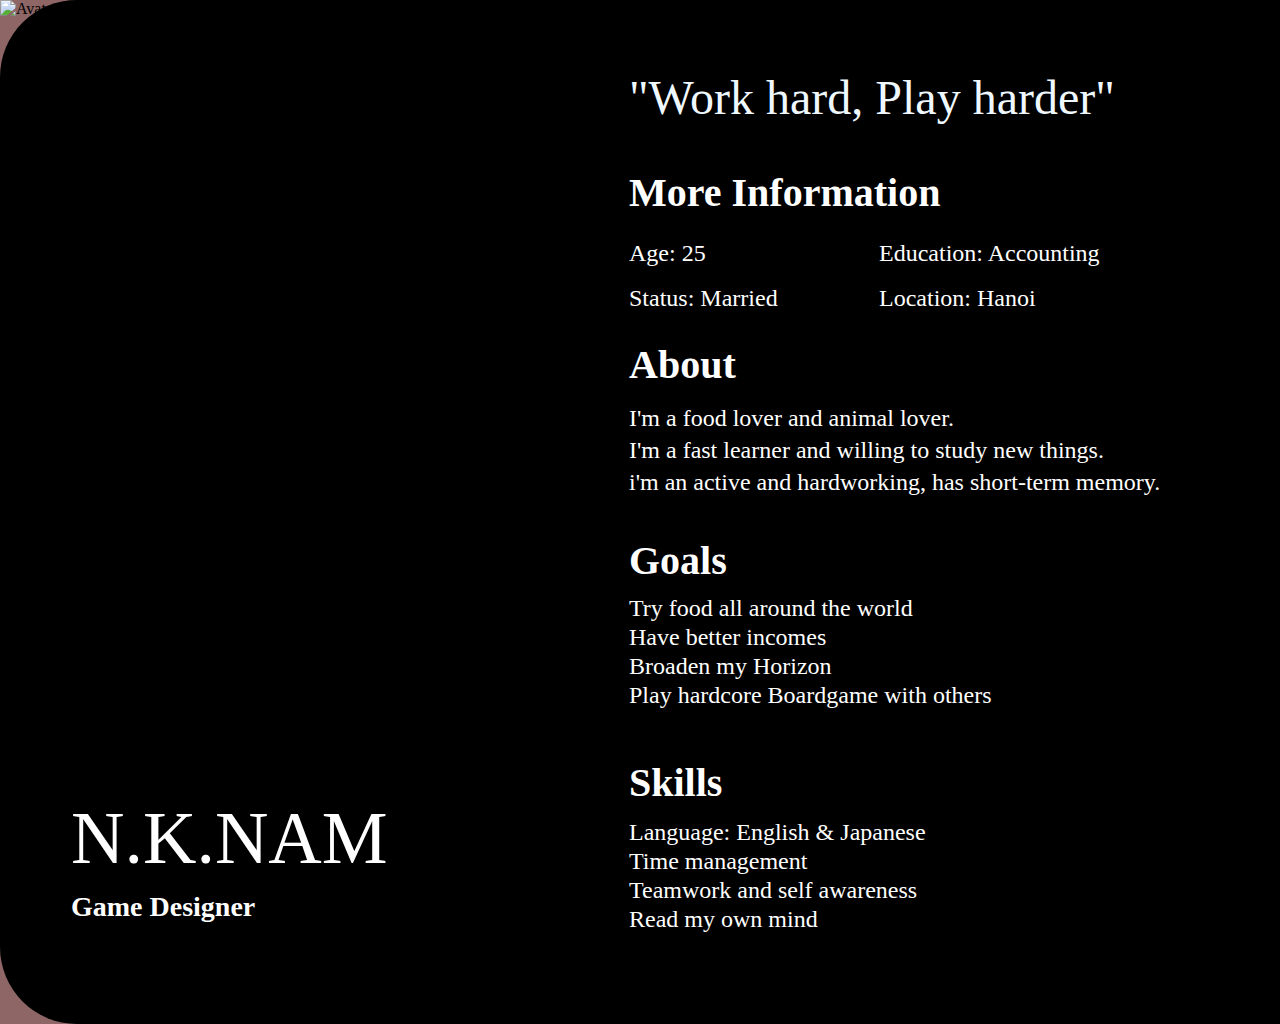
==== Homework/Lesson 3/index.html @ 8f0c6a72 "commit" ====
<!DOCTYPE html>
<html lang="en">
<head>
    <meta charset="UTF-8">
    <meta http-equiv="X-UA-Compatible" content="IE=edge">
    <meta name="viewport" content="width=device-width, initial-scale=1.0">
    <title>Homework</title>
    <link rel="stylesheet" href="./css/style.css" />
</head>
<body style="background-color: #8F6666;">
    <div class="container">
        <p class="container__slogan" style="color: aliceblue;">"Work hard, Play harder"</p>    
        <img class="container__avatar" src="/MindX/Lesson3/IMG/avatar.jpg" alt="Avatar">
        <p class="container__name">N.K.NAM</p>
        <p class="container__job">Game Designer</p>
        <strong class="container__information">More Information</strong>
            <p class="container__information__age">Age:  25</p>
            <p class="container__information__education">Education:  Accounting</p>
            <p class="container__information__status">Status:  Married</p>
            <p class="container__information__location">Location:  Hanoi</p>
        <strong class="container__about">About</strong>
            <p class="container__about__detail">
                I'm a food lover and animal lover.<br>
                I'm a fast learner and willing to study new things.<br>
                i'm an active and hardworking, has short-term memory.
            </p>
        <strong class="container__goal">Goals</strong>
            <ul class="container__goal__detail">
                <li>Try food all around the world</li>
                <li>Have better incomes</li>
                <li>Broaden my Horizon</li>
                <li>Play hardcore Boardgame with others</li>
            </ul>  
        <strong class="container__skill">Skills</strong>
            <ul class="container__skill_detail">
                <li>Language: English & Japanese</li>
                <li>Time management</li>
                <li>Teamwork and self awareness</li>
                <li>Read my own mind</li>
            </ul>
    </div>
</body>
</html>
---- Homework/Lesson 3/css/style.css ----
*{
    box-sizing:border-box;
    padding: 0;
    margin: 0;
}
a{
    text-decoration: none;
}
ol, ul, li {
    list-style: none;
}
.container {
    position: relative;
    width: 1440px;
    height: 1024px;   
    background: #000000;
    border-radius: 77px;
    background-color: #000000;
}    

.container__slogan {
        position: absolute;
        width: 500px;
        height: 58px;
        left: 629px;
        top: 69px;

        font-family: 'Inter';
        font-style: normal;
        font-weight: 200;
        font-size: 48px;
        line-height: 58px;
    }

.container__avatar {
        position: absolute;
        width: 544px;
        height: 759px;
        left: 0px;
        top: 0px;
        background: url(/MindX/Lesson3/IMG/avatar.jpg);
    }

.container__name{
    position: absolute;
    width: 351px;
    height: 97px;
    left: 71px;
    top: 793px;
    color: #FFFFFF;
    font-family: 'Inter';
    font-style: normal;
    font-weight: 200;
    font-size: 74px;
    line-height: 90px;
}

.container__job{
    position: absolute;
    width: 212px;
    height: 63px;
    left: 71px;
    top: 890px;
    color: #FFFFFF;
    font-family: 'Inter';
    font-style: normal;
    font-weight: 600;
    font-size: 28px;
    line-height: 34px;
}

.container__information{
    position: absolute;
    width: 346px;
    height: 55px;
    left: 629px;
    top: 169px;

    font-family: 'Inter';
    font-style: normal;
    font-weight: 700;
    font-size: 40px;
    line-height: 48px;

    color: #FFFFFF;
}

.container__information__age{
    position: absolute;
    width: 139px;
    height: 29px;
    left: 629px;
    top: 239px;
    font-family: 'Inter';
    font-style: normal;
    font-weight: 500;
    font-size: 24px;
    line-height: 29px;
    color: #FFFFFF;
}

.container__information__education{
    position: absolute;
width: 267px;
height: 29px;
left: 879px;
top: 239px;

font-family: 'Inter';
font-style: normal;
font-weight: 500;
font-size: 24px;
line-height: 29px;

color: #FFFFFF;
}

.container__information__status{
    position: absolute;
width: 208px;
height: 29px;
left: 629px;
top: 284px;

font-family: 'Inter';
font-style: normal;
font-weight: 500;
font-size: 24px;
line-height: 29px;
color: #FFFFFF;
}

.container__information__location{
    position: absolute;
width: 291px;
height: 29px;
left: 879px;
top: 284px;

font-family: 'Inter';
font-style: normal;
font-weight: 500;
font-size: 24px;
line-height: 29px;
color: #FFFFFF;
}
   
.container__about{
    position: absolute;
    width: 139px;
    height: 55px;
    left: 629px;
    top: 341px;

    font-family: 'Inter';
    font-style: normal;
    font-weight: 700;
    font-size: 40px;
    line-height: 48px;

    color: #FFFFFF;

}

.container__about__detail{
    position: absolute;
width: 699px;
height: 96px;
left: 629px;
top: 402px;

font-family: 'Inter';
font-style: normal;
font-weight: 500;
font-size: 24px;
line-height: 32px;
color: #FFFFFF;

}

.container__goal{
    position: absolute;
width: 139px;
height: 55px;
left: 629px;
top: 537px;

font-family: 'Inter';
font-style: normal;
font-weight: 700;
font-size: 40px;
line-height: 48px;

color: #FFFFFF;

}

.container__goal__detail{
    position: absolute;
width: 541px;
height: 152px;
left: 629px;
top: 594px;

font-family: 'Inter';
font-style: normal;
font-weight: 500;
font-size: 24px;
line-height: 29px;

color: #FFFFFF;

}

.container__skill{
    position: absolute;
    width: 220px;
    height: 55px;
    left: 629px;
    top: 759px;
    
    font-family: 'Inter';
    font-style: normal;
    font-weight: 700;
    font-size: 40px;
    line-height: 48px;
    
    color: #FFFFFF; 
}

.container__skill_detail{
    position: absolute;
width: 438px;
height: 152px;
left: 629px;
top: 818px;

font-family: 'Inter';
font-style: normal;
font-weight: 500;
font-size: 24px;
line-height: 29px;

color: #FFFFFF;

}
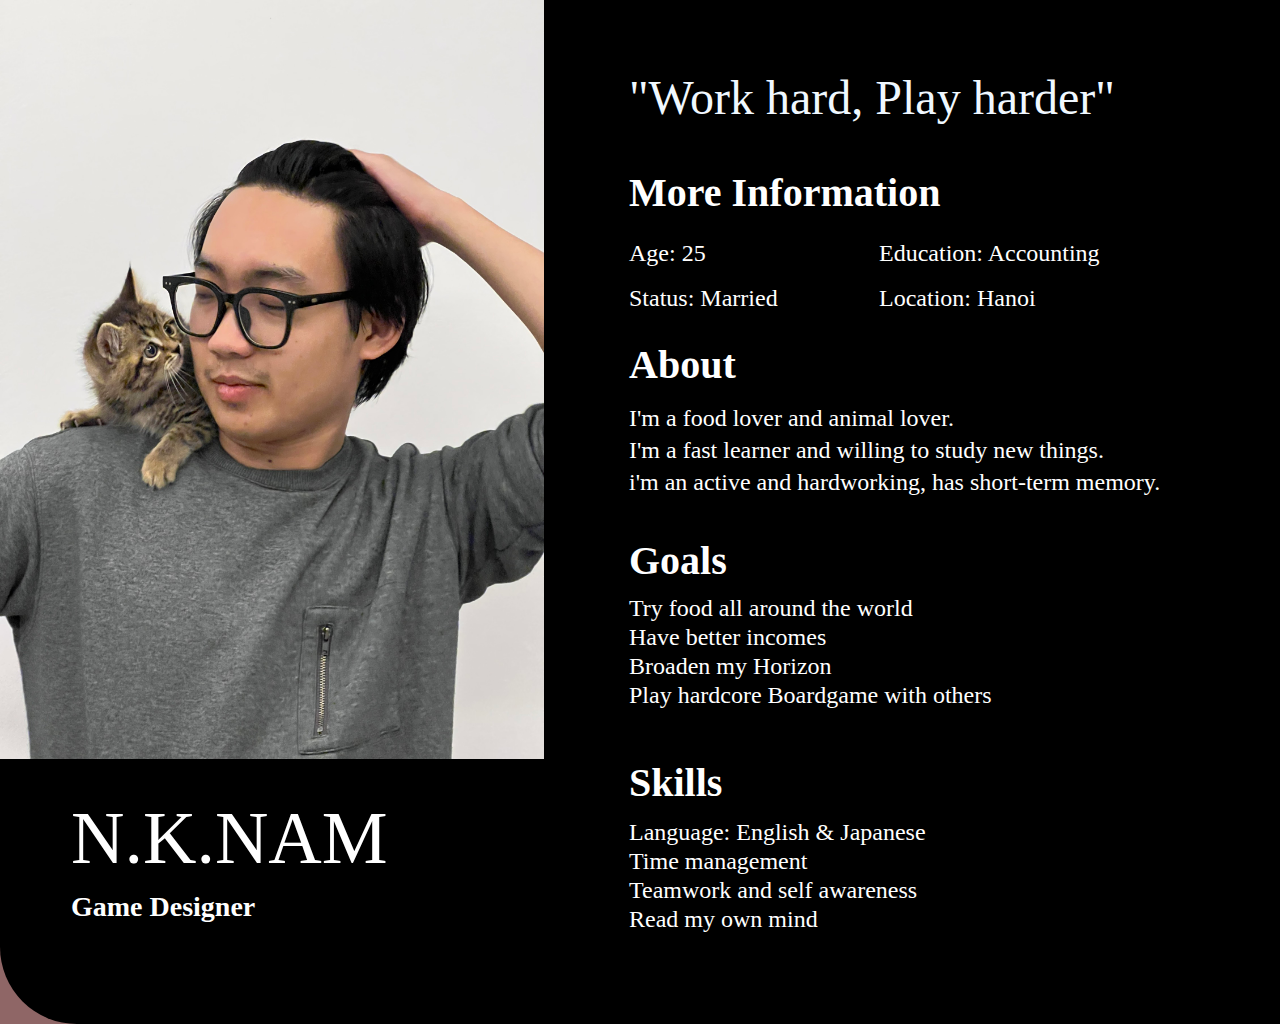
==== commit 4c337746: "commit" ====
--- a/Homework/Lesson 3/index.html
+++ b/Homework/Lesson 3/index.html
@@ -10,7 +10,7 @@
 <body style="background-color: #8F6666;">
     <div class="container">
         <p class="container__slogan" style="color: aliceblue;">"Work hard, Play harder"</p>    
-        <img class="container__avatar" src="/MindX/Lesson3/IMG/avatar.jpg" alt="Avatar">
+        <img class="container__avatar" src="/Lesson/Lesson3/IMG/avatar.jpg" alt="Avatar">
         <p class="container__name">N.K.NAM</p>
         <p class="container__job">Game Designer</p>
         <strong class="container__information">More Information</strong>
